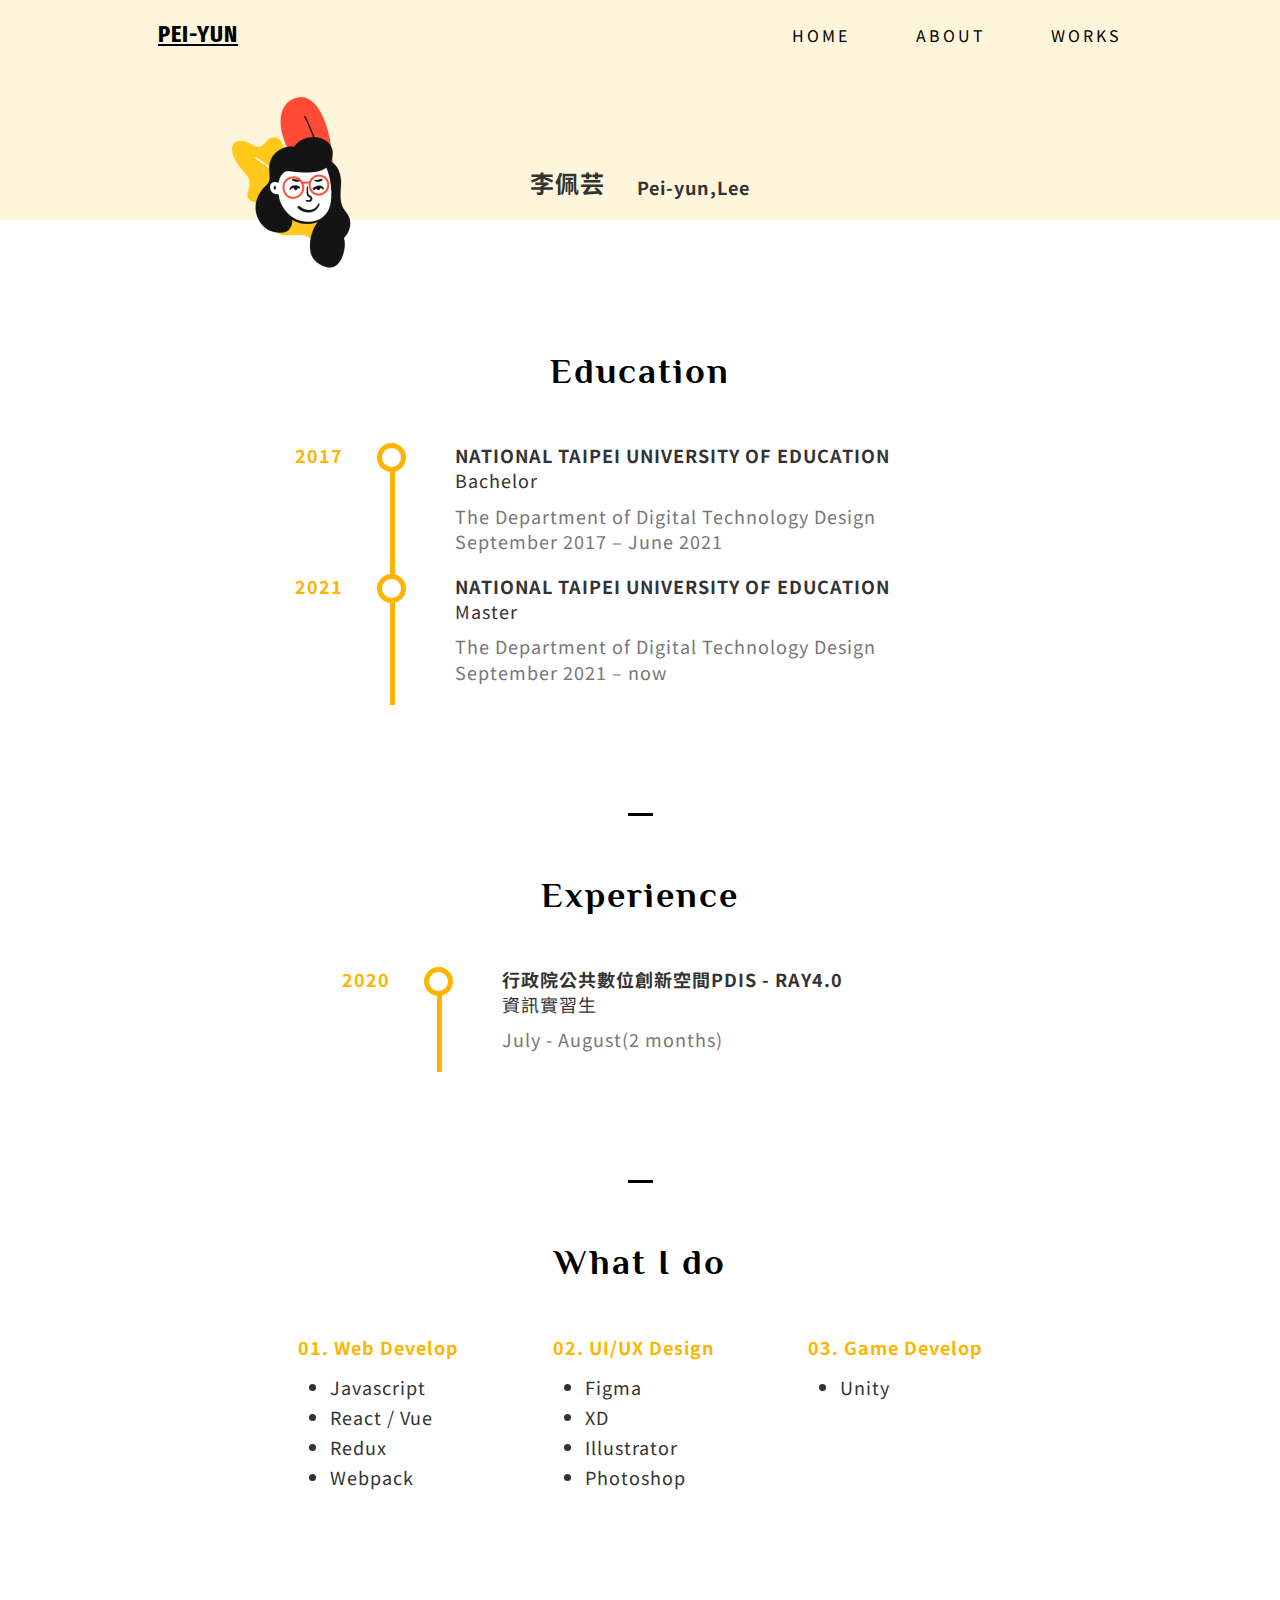
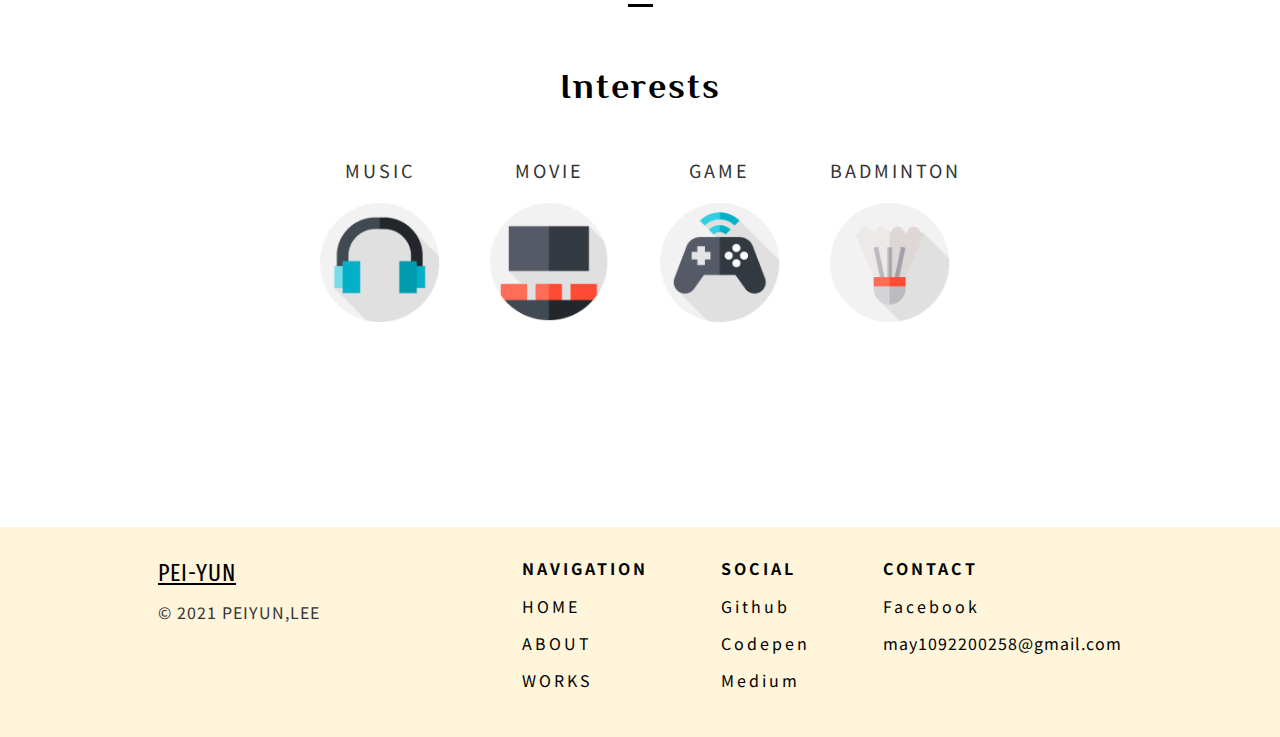
==== about.html @ 57c2bfaf "about" ====
<!DOCTYPE html>
<html lang="en">

<head>
    <meta charset="UTF-8">
    <meta http-equiv="X-UA-Compatible" content="IE=edge">
    <meta name="viewport" content="width=device-width, initial-scale=1.0">
    <title>Peiyun's website</title>
    <link rel="stylesheet" href="css/normalize.css">
    <link rel="stylesheet" href="css/style.css">
    <link rel="stylesheet" href="css/header.css">
    <link rel="stylesheet" href="css/about.css">
    <link rel="stylesheet" href="css/footer.css">
</head>

<body>
    <header>
        <div id="header-content" class="header-content wrapper-content">
            <h1 class="logo">PEI-YUN</h1>
            <div id="hamburger" class="wrapper-hamburger">
                <div class="cross-button-top cross-button"></div>
                <div class="cross-button-bottom cross-button"></div>
            </div>
            <nav class="header-nav">
                <a href="./index.html" class="link-text">HOME</a>
                <a href="" class="link-text">ABOUT</a>
                <a href="./works.html" class="link-text">WORKS</a>
            </nav>
        </div>
    </header>
    <main>
        <section class="section-primary">
            <div class="primary-content wrapper-content">
                <img class="about-me-img" src="./assets/images/about.png" alt="">
                <div class="wrapper-primary-text wrapper-text">
                    <div class="name-ch">李佩芸</div>
                    <div class="name-en">Pei-yun,Lee</div>
                </div>
                <div class="primary__social">
                    <img src="assets/images/github.png" alt="">
                    <img src="assets/images/codepen.png" alt="">
                    <img src="assets/images/facebook.png" alt="">
                    <img src="assets/images/medium.png" alt="">
                </div>
            </div>
        </section>
        <section class="section-secondary">
            <div class="secondary-content wrapper-content">
                <h2 class="secondary__title section__title">Education</h2>
                <div class="secondary-list">
                    <div class="secondary-list__item">
                        <div class="circle"></div>
                        <div class="year">2017</div>
                        <div class="wrapper-secondary-text">
                            <div class="secondary-item__title">NATIONAL TAIPEI UNIVERSITY OF EDUCATION</div>
                            <div class="secondary-item__type">Bachelor</div>
                            <div class="secondary-item__info">The Department of Digital Technology Design<br>September
                                2017 – June 2021
                            </div>
                        </div>
                    </div>
                    <div class="secondary-list__item">
                        <div class="circle"></div>
                        <div class="year">2021</div>
                        <div class="wrapper-secondary-text">
                            <div class="secondary-item__title">NATIONAL TAIPEI UNIVERSITY OF EDUCATION</div>
                            <div class="secondary-item__type">Master</div>
                            <div class="secondary-item__info">The Department of Digital Technology Design<br>September
                                2021 – now</div>
                        </div>
                    </div>
                </div>
            </div>
        </section>
        <hr>
        <section class="section-secondary">
            <div class="secondary-content wrapper-content">
                <h2 class="secondary__title section__title">Experience</h2>
                <div class="secondary-list">
                    <div class="secondary-list__item">
                        <div class="circle"></div>
                        <div class="year">2020</div>
                        <div class="wrapper-secondary-text">
                            <div class="secondary-item__title">行政院公共數位創新空間PDIS - RAY4.0</div>
                            <div class="secondary-item__type">資訊實習生</div>
                            <div class="secondary-item__info">July - August(2 months)</div>
                        </div>
                    </div>
                </div>
            </div>
        </section>
        <hr>
        <section class="section-secondary">
            <div class="secondary-content wrapper-content">
                <h2 class="secondary__title section__title">What I do</h2>
                <div class="wrapper-skill-list">
                    <div class="skill-list">
                        <div class="skill-list__title">01. Web Develop</div>
                        <ul>
                            <li>Javascript</li>
                            <li>React / Vue</li>
                            <li>Redux</li>
                            <li>Webpack</li>
                        </ul>
                    </div>
                    <div class="skill-list">
                        <div class="skill-list__title">02. UI/UX Design</div>
                        <ul>
                            <li>Figma</li>
                            <li>XD</li>
                            <li>Illustrator</li>
                            <li>Photoshop</li>
                        </ul>
                    </div>
                    <div class="skill-list">
                        <div class="skill-list__title">03. Game Develop</div>
                        <ul>
                            <li>Unity</li>
                        </ul>
                    </div>
                </div>
            </div>
        </section>
        <hr>
        <section class="section-secondary">
            <div class="secondary-content wrapper-content">
                <h2 class="secondary__title section__title">Interests</h2>
                <div class="interest-list">
                    <div class="interest-list__item">
                        <div class="interest-item__title">MUSIC</div>
                        <img src="./assets/images/interests/music.png" alt="">
                    </div>
                    <div class="interest-list__item">
                        <div class="interest-item__title">MOVIE</div>
                        <img src="./assets/images/interests/movie.png" alt="">
                    </div>
                    <div class="interest-list__item">
                        <div class="interest-item__title">GAME</div>
                        <img src="./assets/images/interests/game.png" alt="">
                    </div>
                    <div class="interest-list__item">
                        <div class="interest-item__title">BADMINTON</div>
                        <img src="./assets/images/interests/badminton.png" alt="">
                    </div>
                </div>
            </div>
        </section>
    </main>
    <footer>
        <div class="footer-content wrapper-content">
            <div>
                <div class="logo">PEI-YUN</div>
                <div class="footer__license">© 2021 PEIYUN,LEE</div>
            </div>
            <nav>
                <div class="footer-nav-list">
                    <div class="footer-nav-list__title">NAVIGATION</div>
                    <a href="./index.html" class="footer-nav-list__text link-text">HOME</a>
                    <a href="./about.html" class="footer-nav-list__text link-text">ABOUT</a>
                    <a href="./works.html" class="footer-nav-list__text link-text">WORKS</a>
                </div>
                <div class="footer-nav-list">
                    <div class="footer-nav-list__title">SOCIAL</div>
                    <a href="" class="footer-nav-list__text link-text">Github</a>
                    <a href="" class="footer-nav-list__text link-text">Codepen</a>
                    <a href="" class="footer-nav-list__text link-text">Medium</a>
                </div>
                <div class="footer-nav-list">
                    <div class="footer-nav-list__title">CONTACT</div>
                    <a href="" class="footer-nav-list__text link-text">Facebook</a>
                    <div class="footer-nav-list__text">may1092200258@gmail.com</div>
                </div>
            </nav>
        </div>
    </footer>
    <script src="js/index.js"></script>
</body>

</html>
---- css/style.css ----
@import url("https://fonts.googleapis.com/css2?family=Noto+Sans+TC:wght@400;500;700&family=Fira+Sans+Extra+Condensed:ital,wght@1,700&family=Philosopher:wght@700&display=swap");
body {
  margin: 0;
  font-family: "Noto sans TC", sans-serif;
  letter-spacing: 1px;
  color: #333;
  line-height: 1.4;
}

a {
  text-decoration: none;
  color: #000;
}

.wrapper-content {
  box-sizing: border-box;
  position: relative;
  width: 100%;
  max-width: 1024px;
  margin: 0 auto;
}

@media screen and (max-width: 1023px) {
  .wrapper-content {
    max-width: auto;
  }
}

.section__title {
  font-family: "Philosopher";
  font-weight: bold;
  color: #000;
  letter-spacing: 2px;
  line-height: 1.2;
}

hr {
  width: 25px;
  background-color: #000;
  height: 3px;
  border: none;
}
---- css/header.css ----
header{
  background-color: #fff5da;
}

.header-white {
  background-color: white;
}

.header-content {
  width: 100%;
  background-color: #fff5da;
  height: 70px;
  padding-left: 30px;
  padding-right: 30px;
  display: flex;
  justify-content: space-between;
  align-items: center;
}

.header-content-white {
  background-color: white;
}

.logo {
  font-family: "Fira Sans Extra Condensed", sans-serif;
  color: #000;
  font-size: 24px;
  text-decoration: underline;
}

.header-nav {
  width: 330px;
  display: flex;
  justify-content: space-between;
}

.link-text {
  letter-spacing: 3px;
}

.link-text:hover {
  transition: all 0.2s;
  color: #ffb500;
}

@media screen and (max-width: 767px) {

  .header-content {
    transition: background-color 0.2s;
  }

  .wrapper-hamburger {
    height: 15px;
    display: flex;
    flex-direction: column;
    justify-content: space-between;
    cursor: pointer;
  }

  .cross-button {
    width: 30px;
    height: 3px;
    background-color: #333;
    transition: all 0.2s;
  }

  .header-nav {
    display: none;
  }

  .header-content_active {
    background-color: #333;
    height: 100vh;
    display: flex;
    flex-wrap: wrap;
    justify-content: space-between;
    align-content: flex-start;
    align-items: center;
    padding-bottom: 20px;
  }

  .header-content_active .header-nav {
    width: 100%;
    display: flex;
    flex-direction: column;
    align-items: center;
    margin-top: 20vh;
  }

  .header-content_active .logo {
    color: white;
  }

  .header-content_active .link-text {
    color: white;
    font-size: 36px;
    margin-bottom: 50px;
  }

  .header-content_active .wrapper-hamburger {
    height: 30px;
    justify-content: center;
  }

  .header-content_active .cross-button {
    background-color: white;
  }

  .header-content_active .cross-button-top {
    transform: rotate(45deg) translateY(2px);
  }

  .header-content_active .cross-button-bottom {
    transform: rotate(-45deg) translateY(-2px);
  }
}
---- css/about.css ----
/* primary */

.section-primary {
  background-color: #fff5da;
}

.primary-content {
  padding: 0 100px;
  display: flex;
  justify-content: center;
  height: 100%;
  padding-bottom: 20px;
  height: 150px;
  margin-bottom: 80px;
}

.about-me-img {
  position: absolute;
  bottom: -50px;
  left: 100px;
}

.wrapper-primary-text {
  display: flex;
  justify-content: space-between;
  align-items: flex-end;
  width: 220px;
}

.name-ch {
  font-size: 24px;
  font-weight: bold;
  margin-right: 20px;
}

.name-en {
  font-size: 18px;
  font-weight: bold;
  height: min-content;
}

.primary__social {
  width: 150px;
  display: flex;
  justify-content: space-between;
  align-items: center;
  position: absolute;
  right: 100px;
  bottom: 20px;
}

.primary__social img {
  cursor: pointer;
}

@media screen and (max-width: 1023px) {
  .primary-content {
    flex-flow: column;
    align-items: center;
    justify-content: flex-end;
    height: auto;
    margin-bottom: 30px;
  }

  .wrapper-primary-text {
    margin-bottom: 20px;
  }
  .primary__social {
    position: relative;
    right: auto;
    bottom: auto;
  }
}

@media screen and (max-width: 767px) {
  .section-primary {
    height: auto;
  }
  .primary-content {
    padding-top: 40px;
    padding-bottom: 30px;
  }
  .about-me-img {
    position: relative;
    bottom: auto;
    left: auto;
    margin-bottom: 20px;
  }
  .primary__social img {
    width: 20px;
  }
}

/* secondary */

.secondary-content {
  padding-top: 50px;
  padding-bottom: 100px;
  display: flex;
  flex-direction: column;
  align-items: center;
  font-size: 18px;
}

.secondary__title {
  font-size: 36px;
  margin-bottom: 50px;
  margin-top: 0;
}

@media screen and (max-width: 767px) {
  .secondary-content {
    font-size: 16px;
    width: 80%;
    padding-bottom: 60px;
  }
  .secondary__title {
    font-size: 28px;
  }
}

.secondary-list {
  position: relative;
  border-left: 5px solid #ffb500;
  padding-left: 60px;
}

.secondary-list__item {
  margin-bottom: 20px;
}

.circle {
  width: 19px;
  height: 19px;
  background-color: white;
  border: 5px solid #ffb500;
  border-radius: 50%;
  position: absolute;
  left: -18px;
  z-index: 2;
}

.year {
  color: #ffb500;
  font-weight: bold;
  position: absolute;
  left: -100px;
}

.secondary-item__title {
  font-weight: bold;
}

.secondary-item__info {
  margin-top: 10px;
  color: #777777;
}

@media screen and (max-width: 767px) {
  .secondary-list {
    border-left: 4px solid #ffb500;
    padding-left: 40px;
  }

  .circle {
    width: 15px;
    height: 15px;
    border: 4px solid #ffb500;
    left: -14px;
  }

  .year {
    position: relative;
    left: 0;
    margin-bottom: 10px;
  }
}

/* skill */
.wrapper-skill-list {
  display: grid;
  grid-template-columns: repeat(3, 1fr);
  grid-column-gap: 80px;
}

.skill-list__title {
  color: #ffb500;
  font-weight: bold;
  margin-bottom: 15px;
}

.skill-list ul {
  padding-left: 32px;
  margin: 0;
}

.skill-list li {
  margin: 5px 0;
}

@media screen and (max-width: 767px) {
  .wrapper-skill-list {
    grid-template-rows: repeat(3, auto);
    grid-template-columns: auto;
    grid-row-gap: 30px;
  }
}

/* interest */

.interest-list {
  display: grid;
  grid-auto-flow: column;
  grid-column-gap: 50px;
}

.interest-item__title {
  text-align: center;
  margin-bottom: 20px;
  letter-spacing: 3px;
}

.interest-list__item img {
  width: 120px;
}

@media screen and (max-width: 767px) {
  .interest-list {
    grid-auto-flow: column;
    grid-template-columns: repeat(2, 1fr);
    grid-template-rows: repeat(2, 1fr);
    height: 380px;
  }

  .interest-list__item {
    display: flex;
    align-items: center;
    flex-direction: column;
  }

  .interest-list__item img {
    width: 100px;
  }
}
---- css/footer.css ----
/* footer */

footer {
  background-color: #fff5da;
    margin-top: 100px;
  }
  
  .footer-content {
    background-color: #fff5da;
    padding: 30px;
    display: flex;
    justify-content: space-between;
  }
  
  footer nav {
    width: 600px;
    display: flex;
    justify-content: space-between;
  }
  
  .footer-nav-list {
    color: #000;
    display: flex;
    flex-direction: column;
  }
  
  .footer__license {
    margin-top: 10px;
  }
  
  .footer-nav-list__title {
    font-weight: bold;
    margin-bottom: 15px;
    letter-spacing: 3px;
  }
  
  .footer-nav-list__text {
    margin-bottom: 15px;
  }
  
  @media screen and (max-width: 1023px) and (min-width: 768px) {
    .footer-content {
      flex-direction: column;
      justify-content: flex-start;
      width: fit-content;
    }
  
    footer nav {
      margin-top: 30px;
    }
  }
  
  @media screen and (max-width: 767px) {
    .footer-content {
      width: 100%;
      flex-direction: column;
      justify-content: flex-start;
    }
  
    footer nav {
      width: 100%;
      flex-direction: column;
      margin-top: 30px;
    }
  
    .footer-nav-list {
      margin-top: 30px;
    }
  }
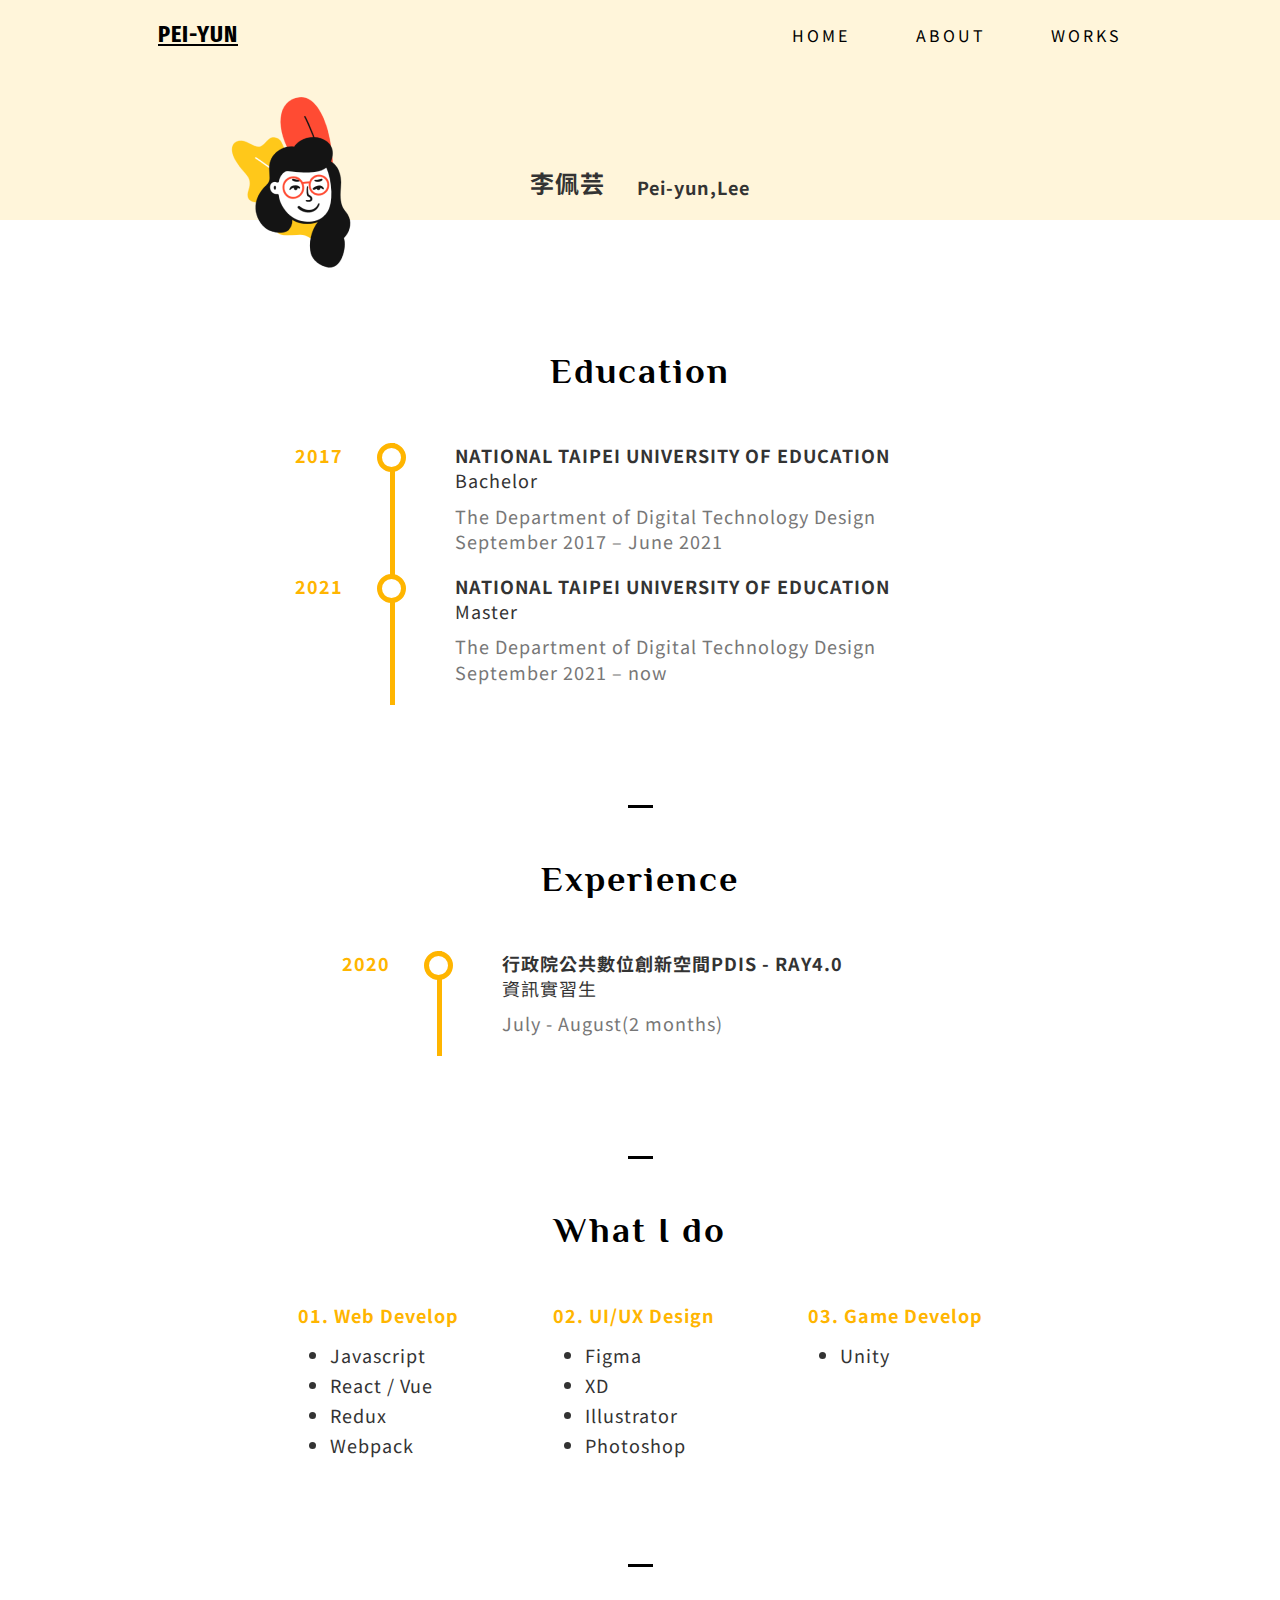
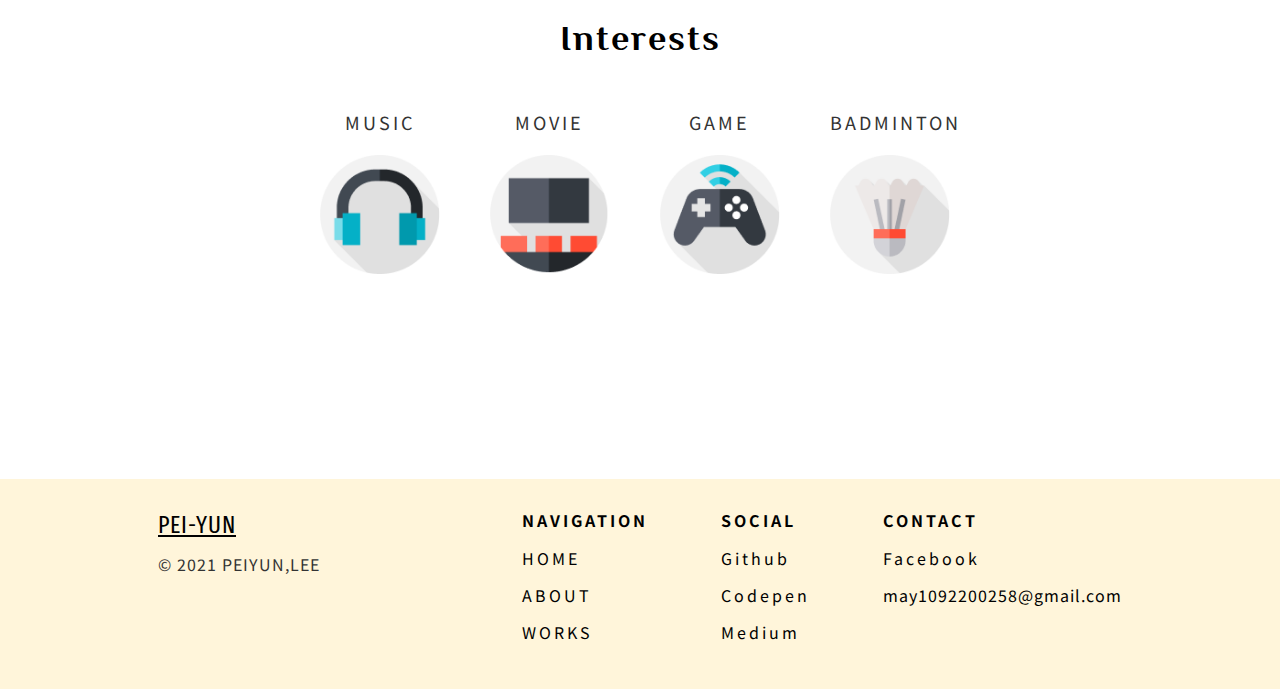
==== commit 435e1a09: "add game work" ====
--- a/about.html
+++ b/about.html
@@ -72,7 +72,7 @@
                 </div>
             </div>
         </section>
-        <hr>
+        <div class="hr"></div>
         <section class="section-secondary">
             <div class="secondary-content wrapper-content">
                 <h2 class="secondary__title section__title">Experience</h2>
@@ -89,7 +89,7 @@
                 </div>
             </div>
         </section>
-        <hr>
+        <div class="hr"></div>
         <section class="section-secondary">
             <div class="secondary-content wrapper-content">
                 <h2 class="secondary__title section__title">What I do</h2>
@@ -121,7 +121,7 @@
                 </div>
             </div>
         </section>
-        <hr>
+        <div class="hr"></div>
         <section class="section-secondary">
             <div class="secondary-content wrapper-content">
                 <h2 class="secondary__title section__title">Interests</h2>
--- a/css/style.css
+++ b/css/style.css
@@ -34,9 +34,10 @@
   line-height: 1.2;
 }
 
-hr {
+.hr {
   width: 25px;
   background-color: #000;
   height: 3px;
   border: none;
+  margin: 0 auto;
 }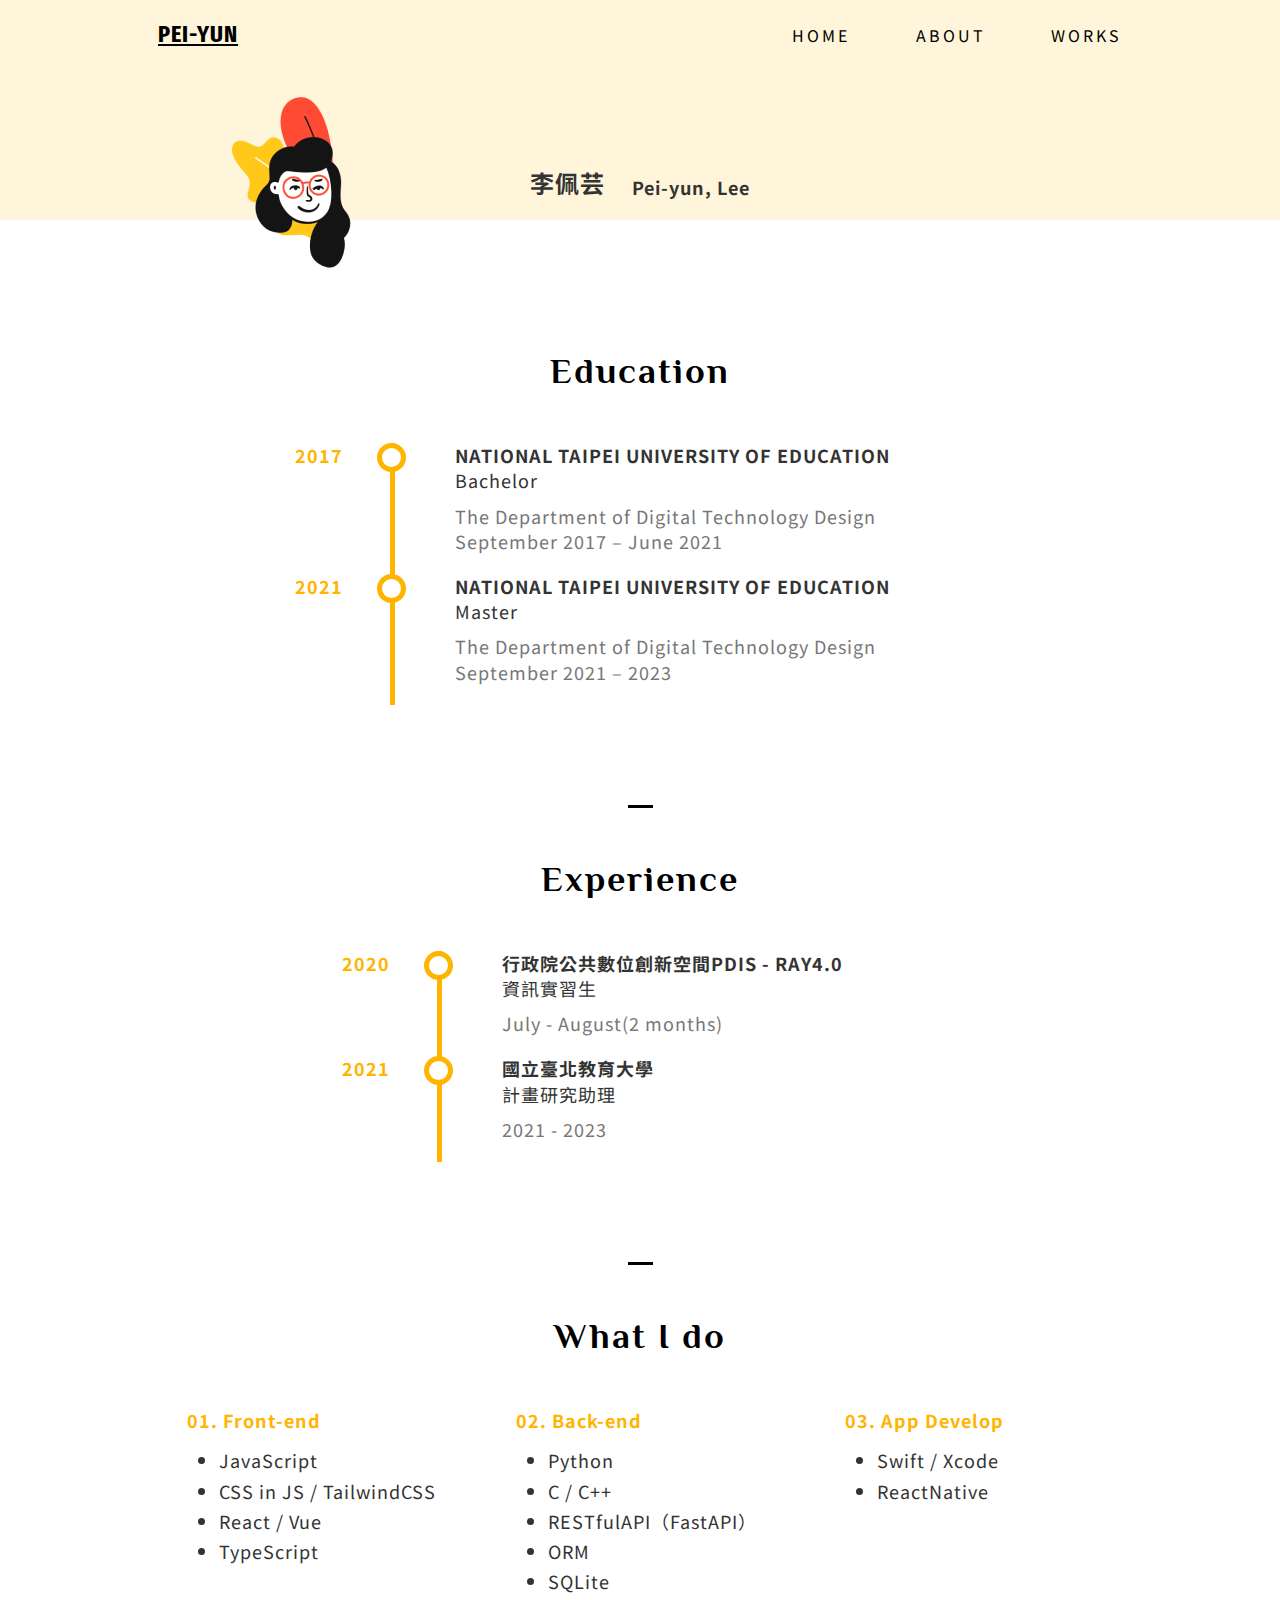
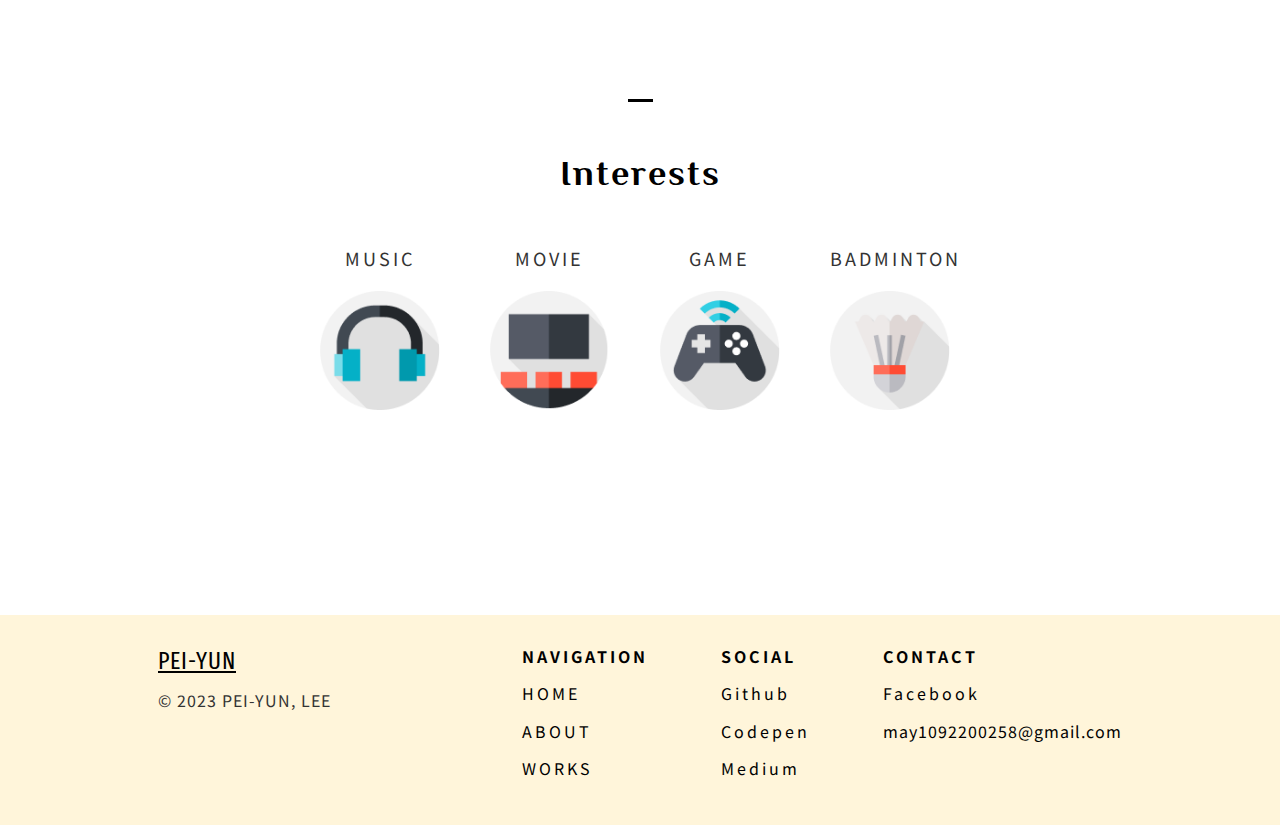
==== commit 69db6ed2: "update about" ====
--- a/about.html
+++ b/about.html
@@ -5,7 +5,7 @@
     <meta charset="UTF-8">
     <meta http-equiv="X-UA-Compatible" content="IE=edge">
     <meta name="viewport" content="width=device-width, initial-scale=1.0">
-    <title>Peiyun's website</title>
+    <title>Peiyun's website - About</title>
     <link rel="stylesheet" href="css/normalize.css">
     <link rel="stylesheet" href="css/style.css">
     <link rel="stylesheet" href="css/header.css">
@@ -34,13 +34,21 @@
                 <img class="about-me-img" src="./assets/images/about.png" alt="">
                 <div class="wrapper-primary-text wrapper-text">
                     <div class="name-ch">李佩芸</div>
-                    <div class="name-en">Pei-yun,Lee</div>
+                    <div class="name-en">Pei-yun, Lee</div>
                 </div>
                 <div class="primary__social">
-                    <img src="assets/images/github.png" alt="">
-                    <img src="assets/images/codepen.png" alt="">
-                    <img src="assets/images/facebook.png" alt="">
-                    <img src="assets/images/medium.png" alt="">
+                    <a href="https://github.com/peiyunlee" target="_blank">
+                        <img src="assets/images/github.png" alt="">
+                    </a>
+                    <a href="https://codepen.io/may3256" target="_blank">
+                        <img src="assets/images/codepen.png" alt="">
+                    </a>
+                    <a href="https://medium.com/@may1092200258" target="_blank">
+                        <img src="assets/images/medium.png" alt="">
+                    </a>
+                    <a href="https://www.facebook.com/may3256" target="_blank">
+                        <img src="assets/images/facebook.png" alt="">
+                    </a>
                 </div>
             </div>
         </section>
@@ -66,7 +74,7 @@
                             <div class="secondary-item__title">NATIONAL TAIPEI UNIVERSITY OF EDUCATION</div>
                             <div class="secondary-item__type">Master</div>
                             <div class="secondary-item__info">The Department of Digital Technology Design<br>September
-                                2021 – now</div>
+                                2021 – 2023</div>
                         </div>
                     </div>
                 </div>
@@ -86,6 +94,15 @@
                             <div class="secondary-item__info">July - August(2 months)</div>
                         </div>
                     </div>
+                    <div class="secondary-list__item">
+                        <div class="circle"></div>
+                        <div class="year">2021</div>
+                        <div class="wrapper-secondary-text">
+                            <div class="secondary-item__title">國立臺北教育大學</div>
+                            <div class="secondary-item__type">計畫研究助理</div>
+                            <div class="secondary-item__info">2021 - 2023</div>
+                        </div>
+                    </div>
                 </div>
             </div>
         </section>
@@ -95,27 +112,29 @@
                 <h2 class="secondary__title section__title">What I do</h2>
                 <div class="wrapper-skill-list">
                     <div class="skill-list">
-                        <div class="skill-list__title">01. Web Develop</div>
+                        <div class="skill-list__title">01. Front-end</div>
                         <ul>
-                            <li>Javascript</li>
+                            <li>JavaScript</li>
+                            <li>CSS in JS / TailwindCSS</li>
                             <li>React / Vue</li>
-                            <li>Redux</li>
-                            <li>Webpack</li>
+                            <li>TypeScript</li>
                         </ul>
                     </div>
                     <div class="skill-list">
-                        <div class="skill-list__title">02. UI/UX Design</div>
+                        <div class="skill-list__title">02. Back-end</div>
                         <ul>
-                            <li>Figma</li>
-                            <li>XD</li>
-                            <li>Illustrator</li>
-                            <li>Photoshop</li>
+                            <li>Python</li>
+                            <li>C / C++</li>
+                            <li>RESTfulAPI（FastAPI）</li>
+                            <li>ORM</li>
+                            <li>SQLite</li>
                         </ul>
                     </div>
                     <div class="skill-list">
-                        <div class="skill-list__title">03. Game Develop</div>
+                        <div class="skill-list__title">03. App Develop</div>
                         <ul>
-                            <li>Unity</li>
+                            <li>Swift / Xcode</li>
+                            <li>ReactNative</li>
                         </ul>
                     </div>
                 </div>
@@ -150,7 +169,7 @@
         <div class="footer-content wrapper-content">
             <div>
                 <div class="logo">PEI-YUN</div>
-                <div class="footer__license">© 2021 PEIYUN,LEE</div>
+                <div class="footer__license">© 2023 PEI-YUN, LEE</div>
             </div>
             <nav>
                 <div class="footer-nav-list">
@@ -161,13 +180,16 @@
                 </div>
                 <div class="footer-nav-list">
                     <div class="footer-nav-list__title">SOCIAL</div>
-                    <a href="" class="footer-nav-list__text link-text">Github</a>
-                    <a href="" class="footer-nav-list__text link-text">Codepen</a>
-                    <a href="" class="footer-nav-list__text link-text">Medium</a>
+                    <a href="https://github.com/peiyunlee" class="footer-nav-list__text link-text"
+                        target="_blank">Github</a>
+                    <a href="https://codepen.io/may3256" class="footer-nav-list__text link-text"
+                        target="_blank">Codepen</a>
+                    <a href="https://medium.com/@may1092200258" class="footer-nav-list__text link-text" target="_blank">Medium</a>
                 </div>
                 <div class="footer-nav-list">
                     <div class="footer-nav-list__title">CONTACT</div>
-                    <a href="" class="footer-nav-list__text link-text">Facebook</a>
+                    <a href="https://www.facebook.com/may3256" class="footer-nav-list__text link-text"
+                        target="_blank">Facebook</a>
                     <div class="footer-nav-list__text">may1092200258@gmail.com</div>
                 </div>
             </nav>
--- a/css/style.css
+++ b/css/style.css
@@ -40,4 +40,18 @@
   height: 3px;
   border: none;
   margin: 0 auto;
+}
+
+.link-button {
+  display: inline-block;
+  letter-spacing: 2px;
+  background-color: #000;
+  color: white;
+  border-radius: 3px;
+  padding: 10px 20px;
+}
+
+.link-button:hover {
+  background-color: #ffb500;
+  transition: all 0.2s;
 }